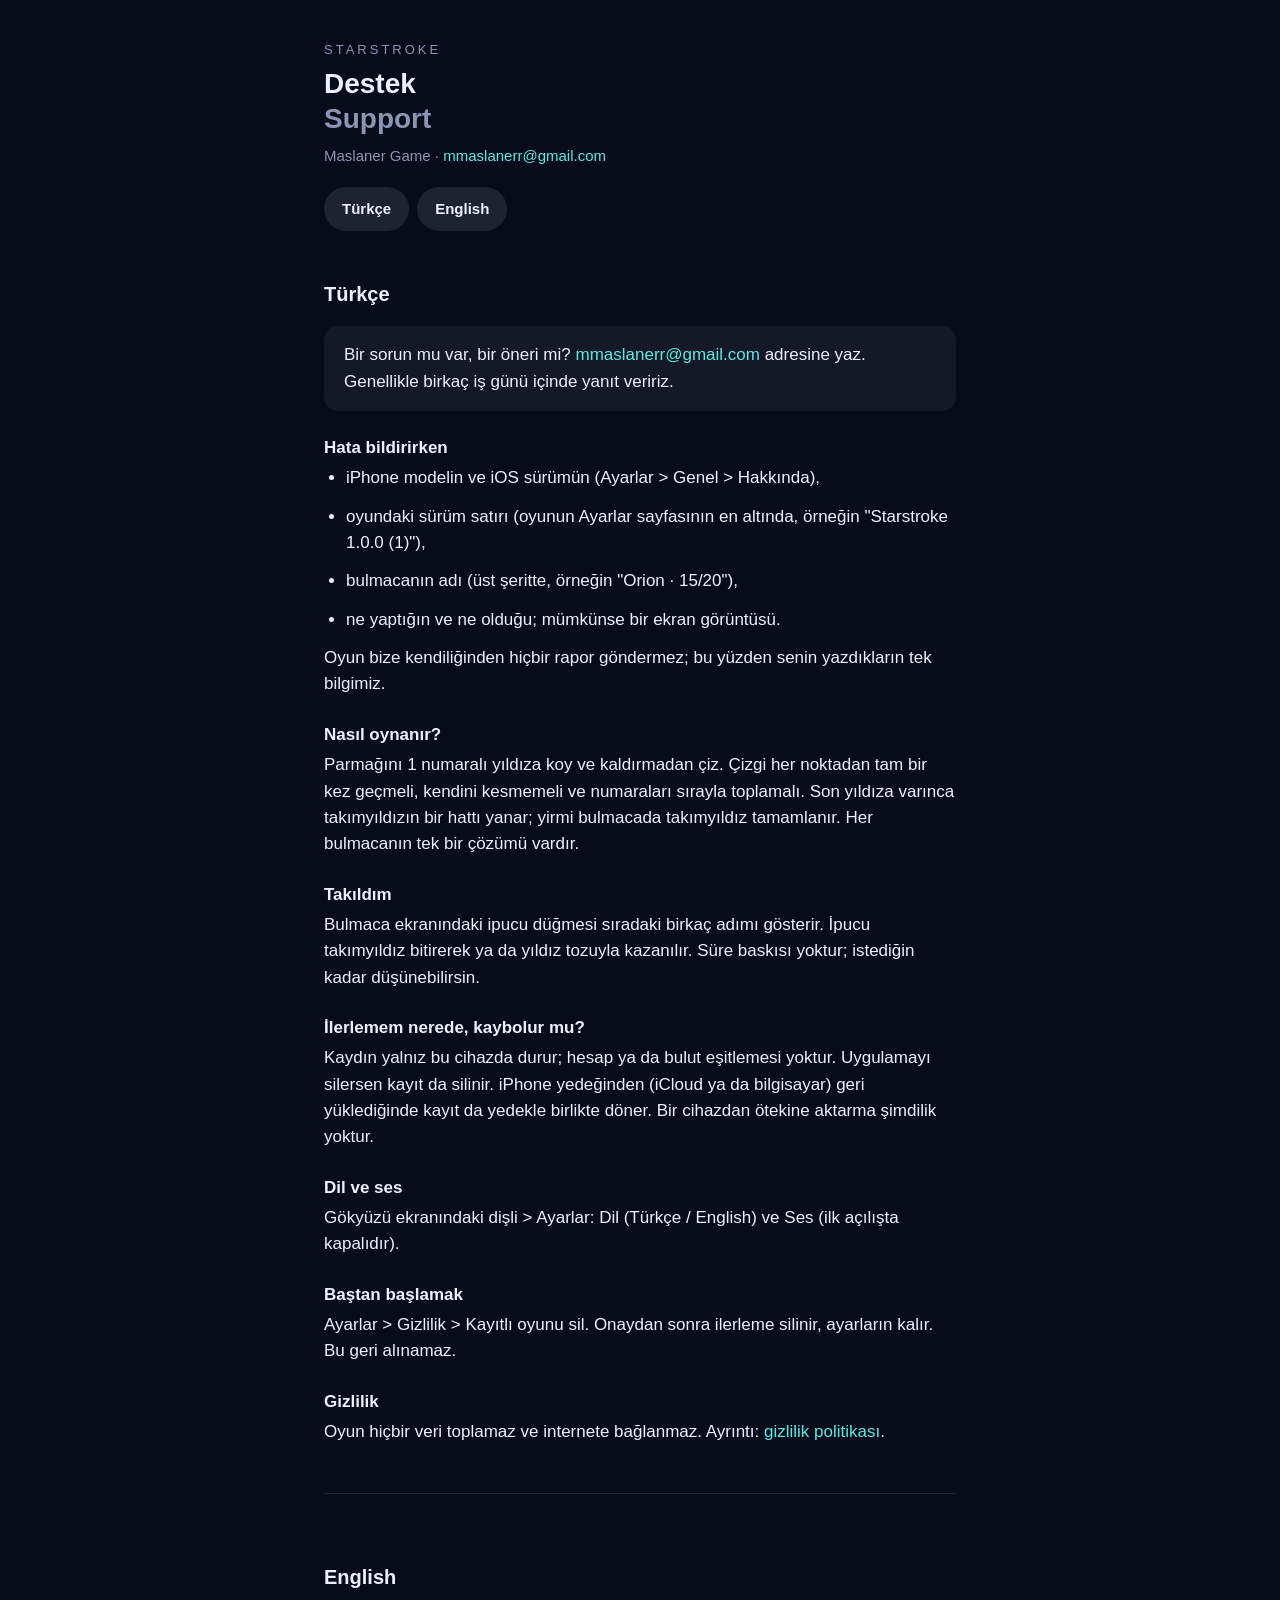
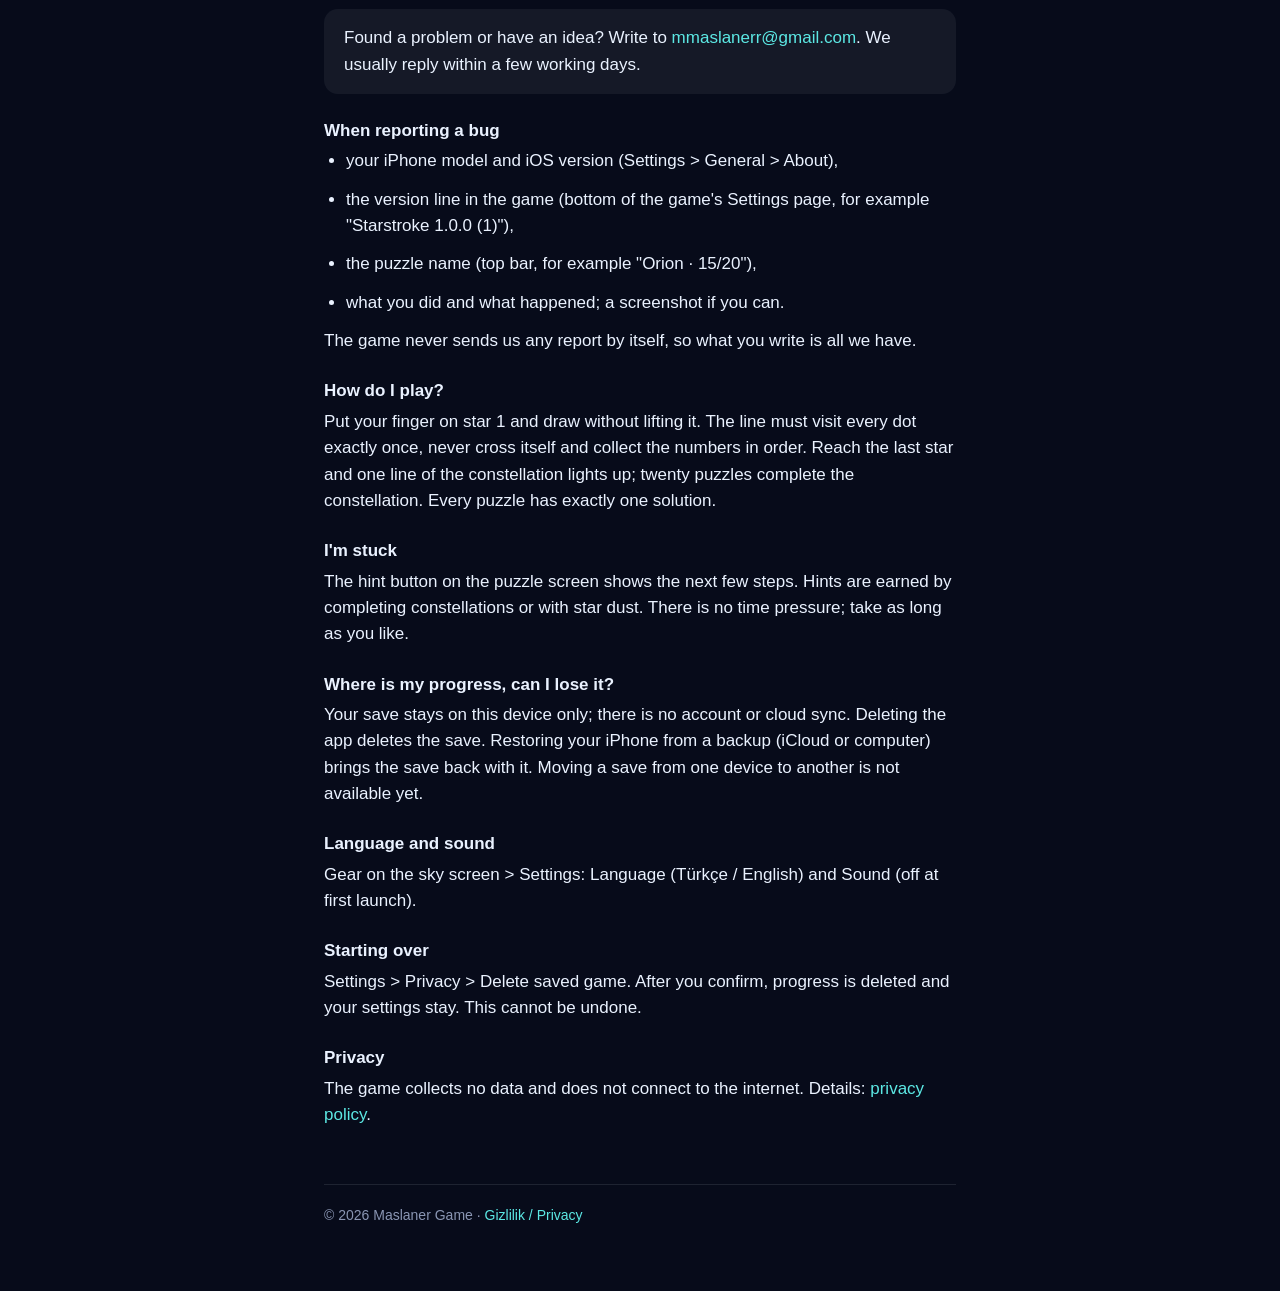
==== destek.html @ d460e9c1 "Starstroke gizlilik ve destek sayfaları" ====
<!DOCTYPE html>
<html lang="tr">
<head>
<meta charset="utf-8">
<meta name="viewport" content="width=device-width, initial-scale=1">
<meta name="color-scheme" content="dark">
<meta name="robots" content="index, follow">
<title>Destek · Support — Starstroke</title>
<link rel="stylesheet" href="stil.css">
</head>
<body>
<header>
	<p class="ad">Starstroke</p>
	<h1>Destek<br><span class="sonuk">Support</span></h1>
	<p class="tarih">Maslaner Game · <a href="mailto:mmaslanerr@gmail.com">mmaslanerr@gmail.com</a></p>
	<ul class="dil">
		<li><a href="#tr" hreflang="tr">Türkçe</a></li>
		<li><a href="#en" hreflang="en">English</a></li>
	</ul>
</header>

<section id="tr" lang="tr">
	<h2>Türkçe</h2>
	<div class="ozet">
		<p>Bir sorun mu var, bir öneri mi? <a href="mailto:mmaslanerr@gmail.com?subject=Y%C4%B1ld%C4%B1z%20Yolu">mmaslanerr@gmail.com</a>
		adresine yaz. Genellikle birkaç iş günü içinde yanıt veririz.</p>
	</div>

	<h3>Hata bildirirken</h3>
	<ul>
		<li>iPhone modelin ve iOS sürümün (Ayarlar &gt; Genel &gt; Hakkında),</li>
		<li>oyundaki sürüm satırı (oyunun Ayarlar sayfasının en altında, örneğin "Starstroke 1.0.0 (1)"),</li>
		<li>bulmacanın adı (üst şeritte, örneğin "Orion · 15/20"),</li>
		<li>ne yaptığın ve ne olduğu; mümkünse bir ekran görüntüsü.</li>
	</ul>
	<p>Oyun bize kendiliğinden hiçbir rapor göndermez; bu yüzden senin yazdıkların tek bilgimiz.</p>

	<h3>Nasıl oynanır?</h3>
	<p>Parmağını 1 numaralı yıldıza koy ve kaldırmadan çiz. Çizgi her noktadan tam bir kez geçmeli,
	kendini kesmemeli ve numaraları sırayla toplamalı. Son yıldıza varınca takımyıldızın bir hattı yanar;
	yirmi bulmacada takımyıldız tamamlanır. Her bulmacanın tek bir çözümü vardır.</p>

	<h3>Takıldım</h3>
	<p>Bulmaca ekranındaki ipucu düğmesi sıradaki birkaç adımı gösterir. İpucu takımyıldız bitirerek ya da
	yıldız tozuyla kazanılır. Süre baskısı yoktur; istediğin kadar düşünebilirsin.</p>

	<h3>İlerlemem nerede, kaybolur mu?</h3>
	<p>Kaydın yalnız bu cihazda durur; hesap ya da bulut eşitlemesi yoktur. Uygulamayı silersen kayıt da
	silinir. iPhone yedeğinden (iCloud ya da bilgisayar) geri yüklediğinde kayıt da yedekle birlikte döner.
	Bir cihazdan ötekine aktarma şimdilik yoktur.</p>

	<h3>Dil ve ses</h3>
	<p>Gökyüzü ekranındaki dişli &gt; Ayarlar: Dil (Türkçe / English) ve Ses (ilk açılışta kapalıdır).</p>

	<h3>Baştan başlamak</h3>
	<p>Ayarlar &gt; Gizlilik &gt; Kayıtlı oyunu sil. Onaydan sonra ilerleme silinir, ayarların kalır. Bu geri alınamaz.</p>

	<h3>Gizlilik</h3>
	<p>Oyun hiçbir veri toplamaz ve internete bağlanmaz. Ayrıntı: <a href="gizlilik.html#tr">gizlilik politikası</a>.</p>
</section>

<section id="en" lang="en">
	<h2>English</h2>
	<div class="ozet">
		<p>Found a problem or have an idea? Write to <a href="mailto:mmaslanerr@gmail.com?subject=Star%20Stroke">mmaslanerr@gmail.com</a>.
		We usually reply within a few working days.</p>
	</div>

	<h3>When reporting a bug</h3>
	<ul>
		<li>your iPhone model and iOS version (Settings &gt; General &gt; About),</li>
		<li>the version line in the game (bottom of the game's Settings page, for example "Starstroke 1.0.0 (1)"),</li>
		<li>the puzzle name (top bar, for example "Orion · 15/20"),</li>
		<li>what you did and what happened; a screenshot if you can.</li>
	</ul>
	<p>The game never sends us any report by itself, so what you write is all we have.</p>

	<h3>How do I play?</h3>
	<p>Put your finger on star 1 and draw without lifting it. The line must visit every dot exactly once,
	never cross itself and collect the numbers in order. Reach the last star and one line of the
	constellation lights up; twenty puzzles complete the constellation. Every puzzle has exactly one solution.</p>

	<h3>I'm stuck</h3>
	<p>The hint button on the puzzle screen shows the next few steps. Hints are earned by completing
	constellations or with star dust. There is no time pressure; take as long as you like.</p>

	<h3>Where is my progress, can I lose it?</h3>
	<p>Your save stays on this device only; there is no account or cloud sync. Deleting the app deletes the
	save. Restoring your iPhone from a backup (iCloud or computer) brings the save back with it. Moving a
	save from one device to another is not available yet.</p>

	<h3>Language and sound</h3>
	<p>Gear on the sky screen &gt; Settings: Language (Türkçe / English) and Sound (off at first launch).</p>

	<h3>Starting over</h3>
	<p>Settings &gt; Privacy &gt; Delete saved game. After you confirm, progress is deleted and your settings stay. This cannot be undone.</p>

	<h3>Privacy</h3>
	<p>The game collects no data and does not connect to the internet. Details: <a href="gizlilik.html#en">privacy policy</a>.</p>
</section>

<footer>© 2026 Maslaner Game · <a href="gizlilik.html">Gizlilik / Privacy</a></footer>
</body>
</html>
---- stil.css ----
/* Starstroke — gizlilik ve destek sayfaları (EKSIKLER E6).
   Renkler docs/STIL.md bölüm 1'den (ZEMIN, YAZI, YAZI_SONUK, CIZGI, YUZEY, AYIRAC); yeni ton yok.
   Görsel, yazı tipi dosyası, çerez, betik, dış istek yok: sayfa da veri toplamaz. */
:root {
	--zemin: #070B1A;
	--yazi: #EAF2FF;
	--yazi-sonuk: #8A96B3;
	--cizgi: #5CE8E4;
	--yuzey: rgba(234, 242, 255, 0.06);
	--ayirac: rgba(234, 242, 255, 0.10);
}
* { box-sizing: border-box; }
html { background: var(--zemin); color-scheme: dark; }
body {
	margin: 0 auto;
	max-width: 680px;
	padding: 40px 24px 64px;
	color: var(--yazi);
	background: var(--zemin);
	font: 17px/1.55 -apple-system, BlinkMacSystemFont, "SF Pro Text", "Segoe UI", Roboto, "Helvetica Neue", Arial, sans-serif;
	-webkit-text-size-adjust: 100%;
}
header { margin-bottom: 32px; }
.ad { font-size: 13px; letter-spacing: 3px; text-transform: uppercase; color: var(--yazi-sonuk); margin: 0 0 6px; }
h1 { font-size: 28px; line-height: 1.25; margin: 0 0 8px; font-weight: 700; }
h2 { font-size: 20px; margin: 36px 0 8px; font-weight: 700; }
h3 { font-size: 17px; margin: 24px 0 4px; font-weight: 700; }
p, li { margin: 0 0 12px; }
ul { padding-left: 22px; margin: 0 0 12px; }
a { color: var(--cizgi); text-decoration: none; }
a:hover, a:focus { text-decoration: underline; }
.tarih { color: var(--yazi-sonuk); font-size: 15px; margin: 0; }
.dil { display: flex; gap: 8px; margin: 20px 0 0; padding: 0; list-style: none; }
.dil a {
	display: inline-block; min-height: 44px; padding: 10px 18px; border-radius: 22px;
	background: var(--ayirac); color: var(--yazi); font-size: 15px; font-weight: 600;
}
.ozet {
	background: var(--yuzey); border-radius: 14px; padding: 16px 20px; margin: 16px 0 8px;
}
.ozet p:last-child { margin-bottom: 0; }
section + section { border-top: 1px solid var(--ayirac); margin-top: 48px; padding-top: 32px; }
footer { margin-top: 56px; color: var(--yazi-sonuk); font-size: 14px; border-top: 1px solid var(--ayirac); padding-top: 20px; }
.sonuk { color: var(--yazi-sonuk); }
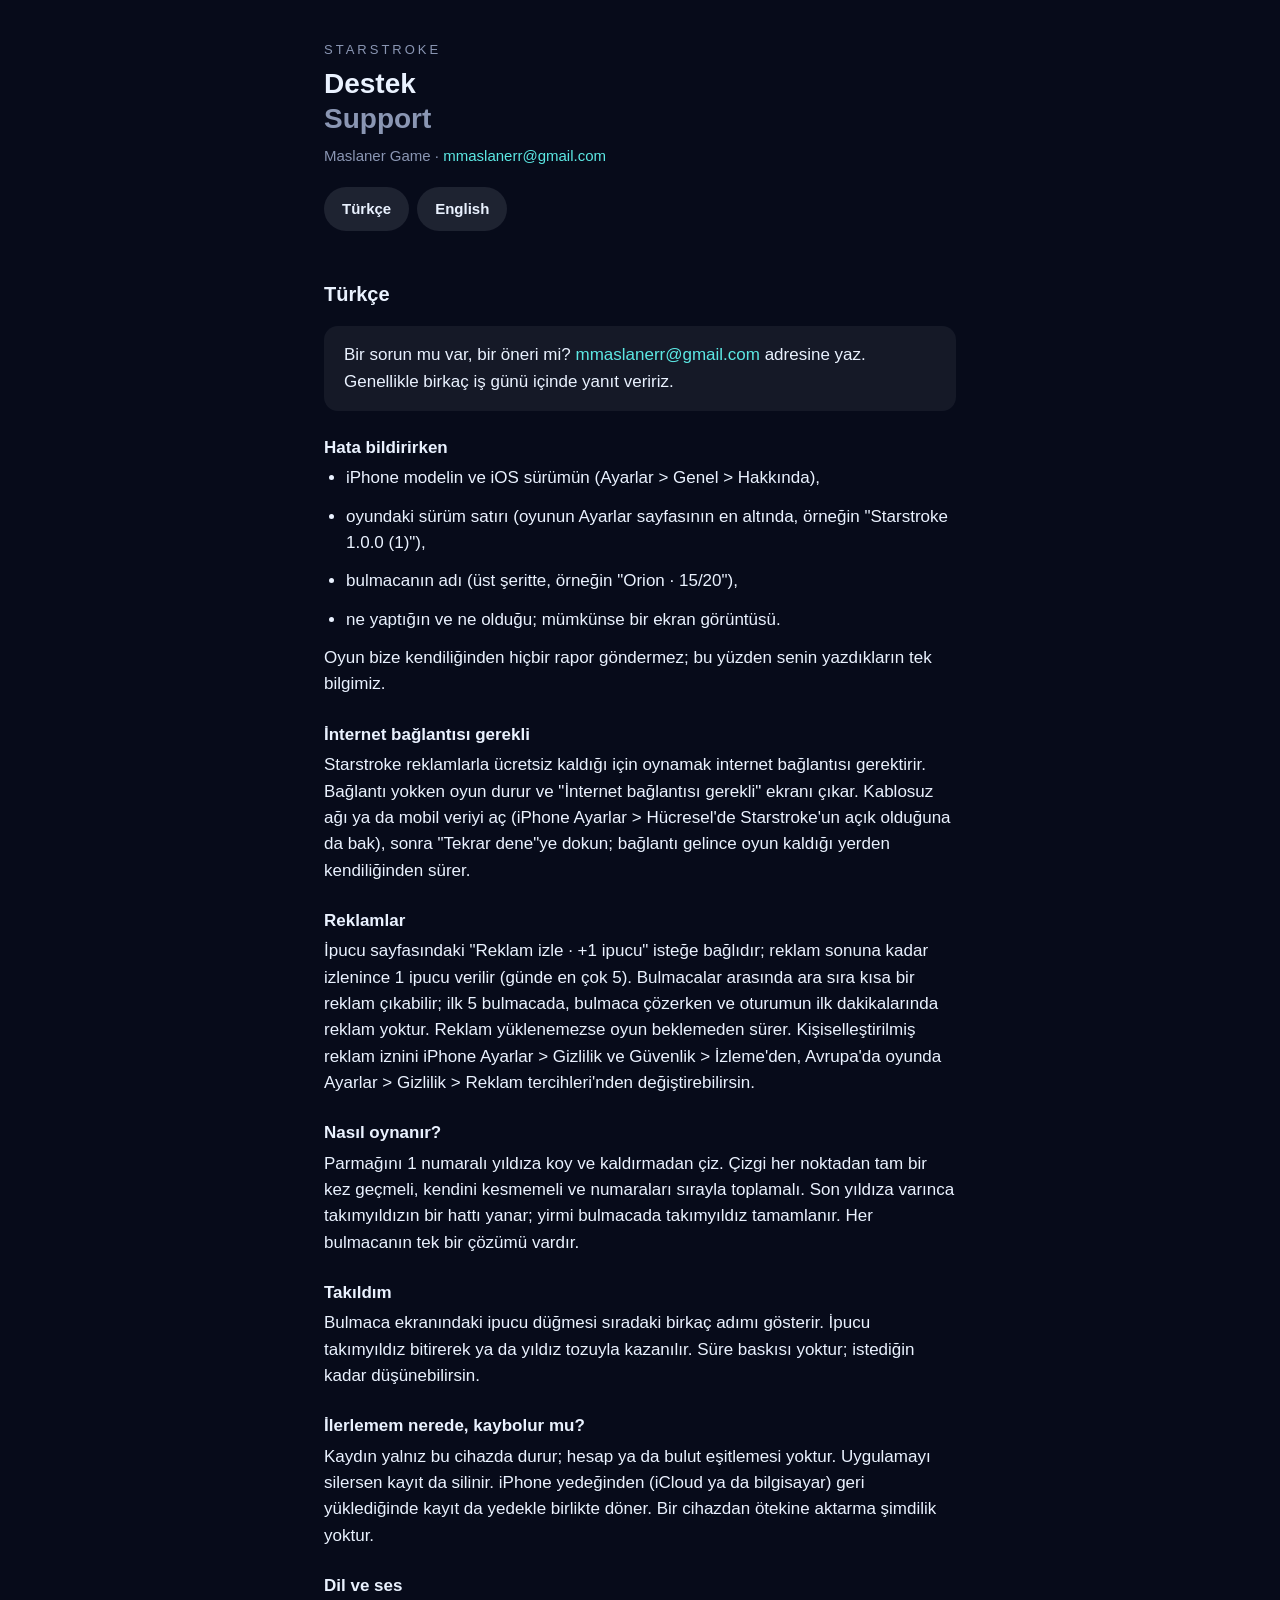
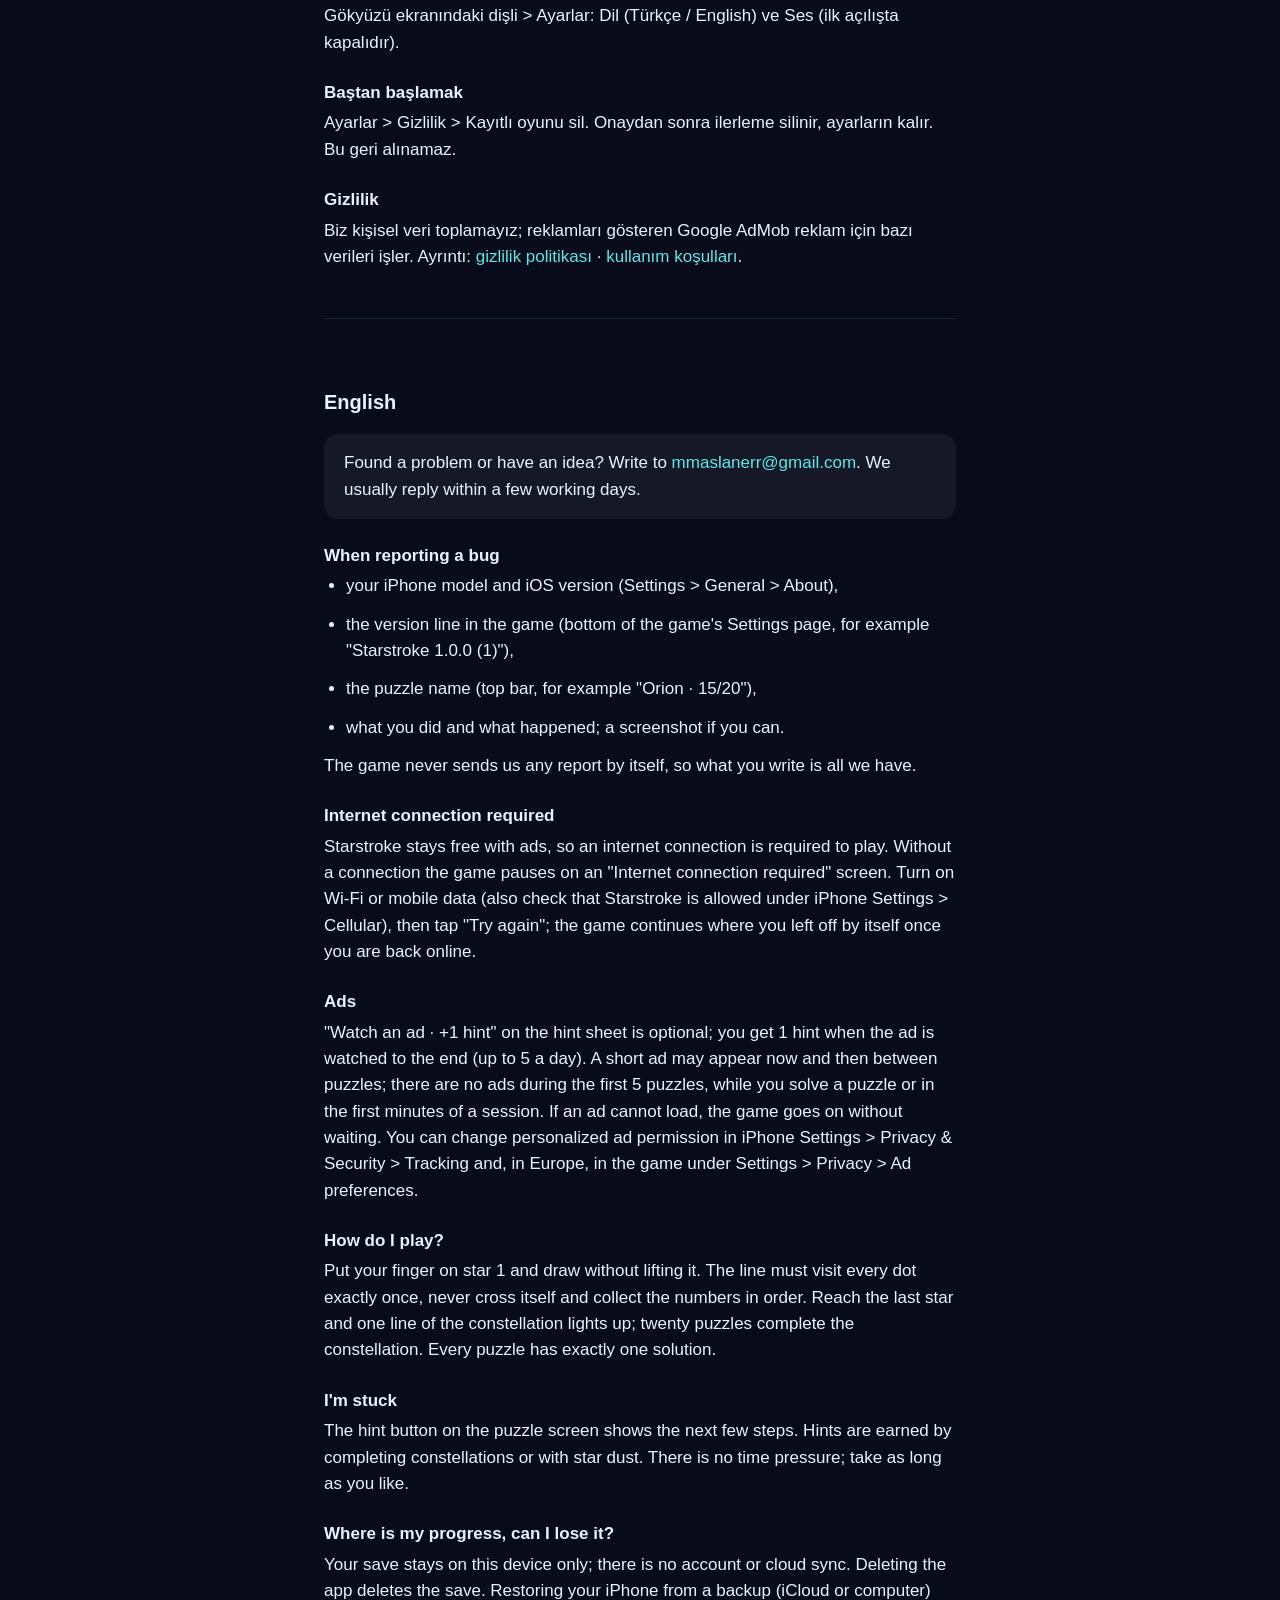
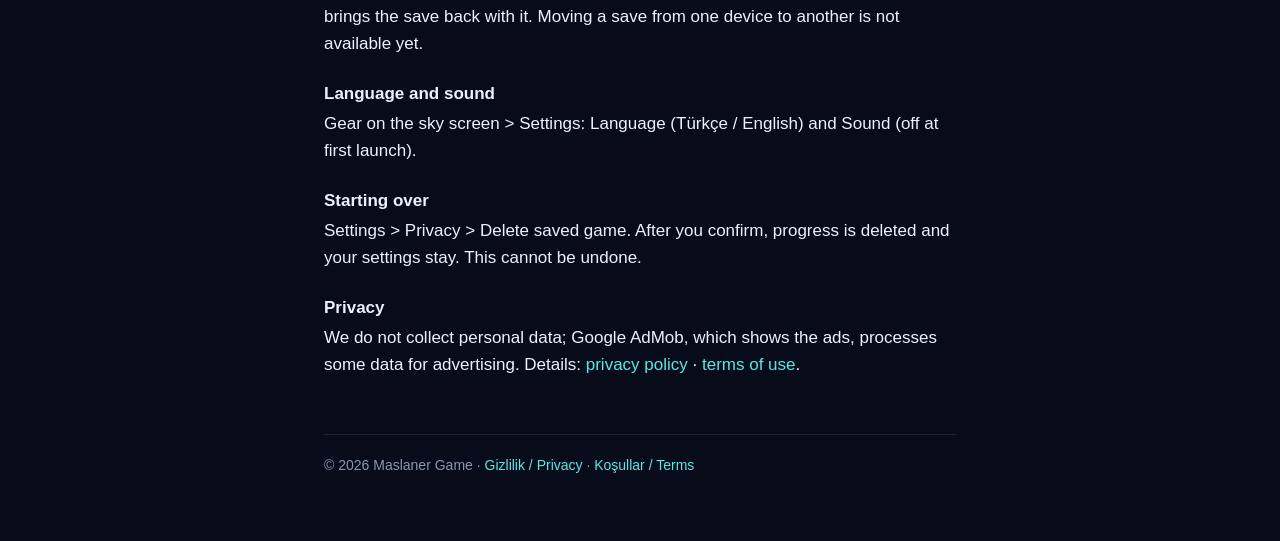
==== commit a59be8ca: "Reklam bilgisi, kullanım koşulları, app-ads.txt" ====
--- a/destek.html
+++ b/destek.html
@@ -22,7 +22,7 @@
 <section id="tr" lang="tr">
 	<h2>Türkçe</h2>
 	<div class="ozet">
-		<p>Bir sorun mu var, bir öneri mi? <a href="mailto:mmaslanerr@gmail.com?subject=Y%C4%B1ld%C4%B1z%20Yolu">mmaslanerr@gmail.com</a>
+		<p>Bir sorun mu var, bir öneri mi? <a href="mailto:mmaslanerr@gmail.com?subject=Starstroke">mmaslanerr@gmail.com</a>
 		adresine yaz. Genellikle birkaç iş günü içinde yanıt veririz.</p>
 	</div>
 
@@ -34,6 +34,19 @@
 		<li>ne yaptığın ve ne olduğu; mümkünse bir ekran görüntüsü.</li>
 	</ul>
 	<p>Oyun bize kendiliğinden hiçbir rapor göndermez; bu yüzden senin yazdıkların tek bilgimiz.</p>
+
+	<h3>İnternet bağlantısı gerekli</h3>
+	<p>Starstroke reklamlarla ücretsiz kaldığı için oynamak internet bağlantısı gerektirir. Bağlantı yokken
+	oyun durur ve "İnternet bağlantısı gerekli" ekranı çıkar. Kablosuz ağı ya da mobil veriyi aç (iPhone
+	Ayarlar &gt; Hücresel'de Starstroke'un açık olduğuna da bak), sonra "Tekrar dene"ye dokun; bağlantı gelince
+	oyun kaldığı yerden kendiliğinden sürer.</p>
+
+	<h3>Reklamlar</h3>
+	<p>İpucu sayfasındaki "Reklam izle · +1 ipucu" isteğe bağlıdır; reklam sonuna kadar izlenince 1 ipucu
+	verilir (günde en çok 5). Bulmacalar arasında ara sıra kısa bir reklam çıkabilir; ilk 5 bulmacada, bulmaca
+	çözerken ve oturumun ilk dakikalarında reklam yoktur. Reklam yüklenemezse oyun beklemeden sürer.
+	Kişiselleştirilmiş reklam iznini iPhone Ayarlar &gt; Gizlilik ve Güvenlik &gt; İzleme'den, Avrupa'da
+	oyunda Ayarlar &gt; Gizlilik &gt; Reklam tercihleri'nden değiştirebilirsin.</p>
 
 	<h3>Nasıl oynanır?</h3>
 	<p>Parmağını 1 numaralı yıldıza koy ve kaldırmadan çiz. Çizgi her noktadan tam bir kez geçmeli,
@@ -56,13 +69,14 @@
 	<p>Ayarlar &gt; Gizlilik &gt; Kayıtlı oyunu sil. Onaydan sonra ilerleme silinir, ayarların kalır. Bu geri alınamaz.</p>
 
 	<h3>Gizlilik</h3>
-	<p>Oyun hiçbir veri toplamaz ve internete bağlanmaz. Ayrıntı: <a href="gizlilik.html#tr">gizlilik politikası</a>.</p>
+	<p>Biz kişisel veri toplamayız; reklamları gösteren Google AdMob reklam için bazı verileri işler. Ayrıntı:
+	<a href="gizlilik.html#tr">gizlilik politikası</a> · <a href="kosullar.html#tr">kullanım koşulları</a>.</p>
 </section>
 
 <section id="en" lang="en">
 	<h2>English</h2>
 	<div class="ozet">
-		<p>Found a problem or have an idea? Write to <a href="mailto:mmaslanerr@gmail.com?subject=Star%20Stroke">mmaslanerr@gmail.com</a>.
+		<p>Found a problem or have an idea? Write to <a href="mailto:mmaslanerr@gmail.com?subject=Starstroke">mmaslanerr@gmail.com</a>.
 		We usually reply within a few working days.</p>
 	</div>
 
@@ -74,6 +88,19 @@
 		<li>what you did and what happened; a screenshot if you can.</li>
 	</ul>
 	<p>The game never sends us any report by itself, so what you write is all we have.</p>
+
+	<h3>Internet connection required</h3>
+	<p>Starstroke stays free with ads, so an internet connection is required to play. Without a connection
+	the game pauses on an "Internet connection required" screen. Turn on Wi-Fi or mobile data (also check that
+	Starstroke is allowed under iPhone Settings &gt; Cellular), then tap "Try again"; the game continues where
+	you left off by itself once you are back online.</p>
+
+	<h3>Ads</h3>
+	<p>"Watch an ad · +1 hint" on the hint sheet is optional; you get 1 hint when the ad is watched to the end
+	(up to 5 a day). A short ad may appear now and then between puzzles; there are no ads during the first 5
+	puzzles, while you solve a puzzle or in the first minutes of a session. If an ad cannot load, the game
+	goes on without waiting. You can change personalized ad permission in iPhone Settings &gt; Privacy &amp;
+	Security &gt; Tracking and, in Europe, in the game under Settings &gt; Privacy &gt; Ad preferences.</p>
 
 	<h3>How do I play?</h3>
 	<p>Put your finger on star 1 and draw without lifting it. The line must visit every dot exactly once,
@@ -96,9 +123,10 @@
 	<p>Settings &gt; Privacy &gt; Delete saved game. After you confirm, progress is deleted and your settings stay. This cannot be undone.</p>
 
 	<h3>Privacy</h3>
-	<p>The game collects no data and does not connect to the internet. Details: <a href="gizlilik.html#en">privacy policy</a>.</p>
+	<p>We do not collect personal data; Google AdMob, which shows the ads, processes some data for advertising.
+	Details: <a href="gizlilik.html#en">privacy policy</a> · <a href="kosullar.html#en">terms of use</a>.</p>
 </section>
 
-<footer>© 2026 Maslaner Game · <a href="gizlilik.html">Gizlilik / Privacy</a></footer>
+<footer>© 2026 Maslaner Game · <a href="gizlilik.html">Gizlilik / Privacy</a> · <a href="kosullar.html">Koşullar / Terms</a></footer>
 </body>
 </html>
